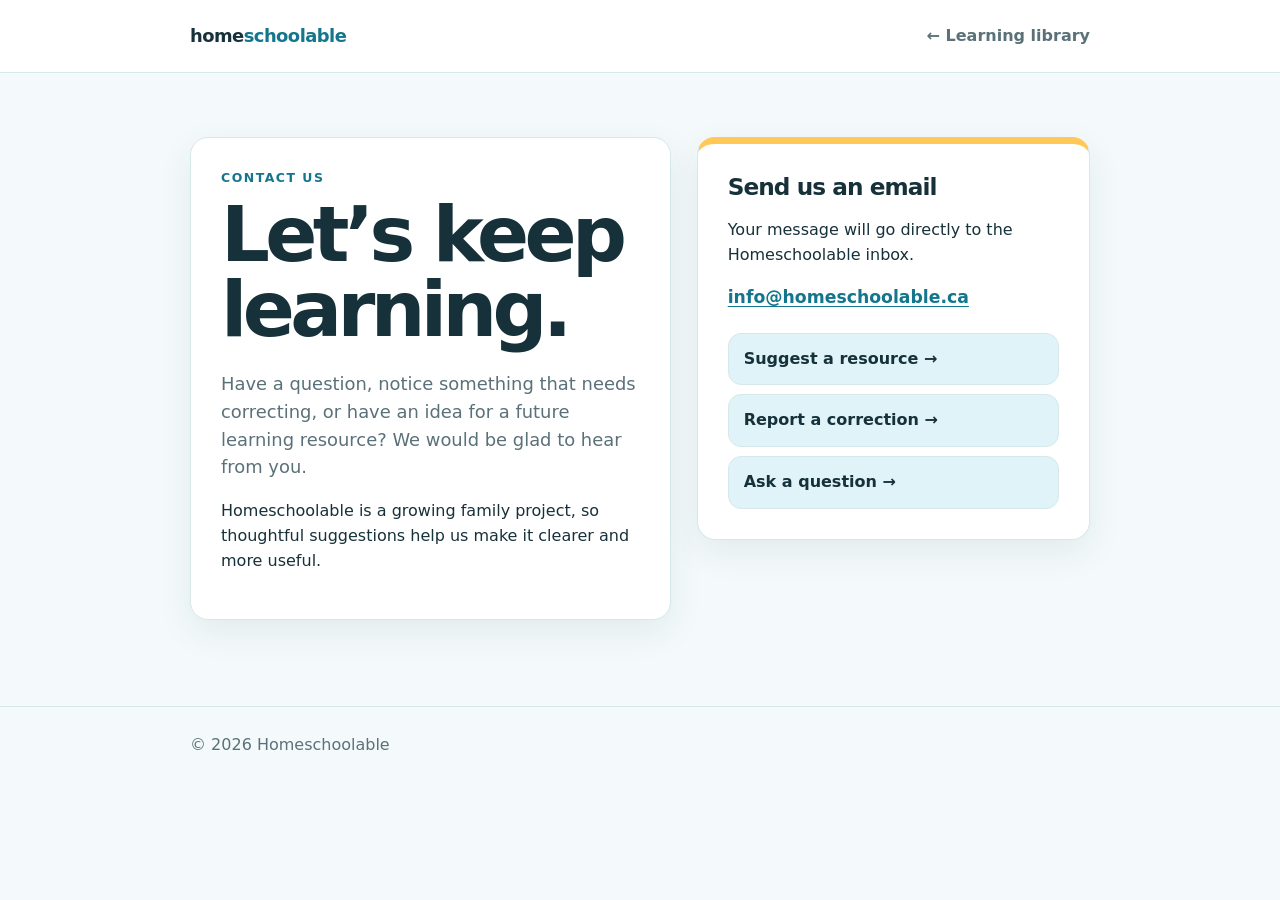
==== contact.html @ 56b072b8 "Add public Contact Us page" ====
<!doctype html>
<html lang="en">
<head>
  <meta charset="utf-8">
  <meta name="viewport" content="width=device-width,initial-scale=1">
  <title>Contact us | Homeschoolable</title>
  <meta name="description" content="Contact Homeschoolable with a question, correction, or resource suggestion.">
  <link rel="stylesheet" href="styles/homeschoolable.css">
  <style>
    body{min-height:100vh}.contact-wrap{width:min(900px,calc(100% - 36px));margin:auto}
    header{background:#fff;border-bottom:1px solid var(--line)}nav{min-height:72px;display:flex;align-items:center;justify-content:space-between;gap:20px}.back{text-decoration:none;color:var(--muted)}
    main{padding:64px 0 86px}.contact-hero{display:grid;grid-template-columns:1.1fr .9fr;gap:26px;align-items:start}.contact-copy,.contact-card{background:#fff;border:1px solid var(--line);border-radius:var(--radius);padding:30px;box-shadow:var(--shadow)}
    h1{font-size:clamp(2.5rem,7vw,4.8rem);margin:.12em 0 .3em;line-height:.98}.lead{color:var(--muted);font-size:1.12rem}.contact-card{border-top:7px solid var(--yellow)}.contact-card h2{margin-top:0;font-size:1.45rem}.email{display:inline-block;font-size:1.08rem;font-weight:850;color:var(--brand);overflow-wrap:anywhere}.contact-options{display:grid;gap:9px;margin-top:22px}.contact-option{display:block;border:1px solid var(--line);border-radius:13px;padding:13px 15px;text-decoration:none;color:var(--ink);font-weight:800;background:var(--blue2)}.contact-option:hover{border-color:var(--brand)}
    footer{border-top:1px solid var(--line);padding:26px 0;color:var(--muted)}
    @media(max-width:700px){.contact-hero{grid-template-columns:1fr}main{padding-top:34px}.contact-copy,.contact-card{padding:22px}}
  </style>
</head>
<body>
  <header><nav class="contact-wrap"><a class="brand" href="index.html">home<span>schoolable</span></a><a class="back" href="index.html">← Learning library</a></nav></header>
  <main class="contact-wrap"><div class="contact-hero">
    <section class="contact-copy"><div class="eyebrow">Contact us</div><h1>Let’s keep learning.</h1><p class="lead">Have a question, notice something that needs correcting, or have an idea for a future learning resource? We would be glad to hear from you.</p><p>Homeschoolable is a growing family project, so thoughtful suggestions help us make it clearer and more useful.</p></section>
    <aside class="contact-card"><h2>Send us an email</h2><p>Your message will go directly to the Homeschoolable inbox.</p><a class="email" href="mailto:info@homeschoolable.ca">info@homeschoolable.ca</a><div class="contact-options"><a class="contact-option" href="mailto:info@homeschoolable.ca?subject=Homeschoolable%20resource%20suggestion">Suggest a resource →</a><a class="contact-option" href="mailto:info@homeschoolable.ca?subject=Homeschoolable%20correction">Report a correction →</a><a class="contact-option" href="mailto:info@homeschoolable.ca?subject=Question%20about%20Homeschoolable">Ask a question →</a></div></aside>
  </div></main>
  <footer><div class="contact-wrap">© 2026 Homeschoolable</div></footer>
</body>
</html>
---- styles/homeschoolable.css ----
/*
 * Homeschoolable shared design system
 * Use these tokens and components on every new learning page.
 */
:root{
  --ink:#17313a;
  --navy:#17313a;
  --muted:#5b7179;
  --paper:#f4fafb;
  --panel:#fff;
  --card:#fff;
  --line:#d7e8ea;
  --brand:#13768d;
  --teal:#13768d;
  --blue:#4d96d7;
  --blue2:#dff3f8;
  --purple:#6c55d9;
  --coral:#f06f78;
  --yellow:#ffc857;
  --gold:#ffc857;
  --green:#53a86b;
  --soft:#e4f4f7;
  --pain:#f14f64;
  --warn:#fff1c9;
  --radius-sm:14px;
  --radius:18px;
  --radius-lg:24px;
  --shadow:0 12px 35px rgba(23,49,58,.08);
  --content-width:1120px;
}

*{box-sizing:border-box}
html{scroll-behavior:smooth}
body{margin:0;background:var(--paper);color:var(--ink);font:16px/1.55 system-ui,-apple-system,BlinkMacSystemFont,"Segoe UI",sans-serif}
img{max-width:100%}
a{color:var(--brand);font-weight:750;text-underline-offset:3px}
a:hover{text-decoration-thickness:2px}
a:focus-visible,button:focus-visible{outline:3px solid var(--yellow);outline-offset:3px}
h1,h2,h3{color:var(--ink)}
h1{font-size:clamp(2.6rem,7vw,5.2rem);line-height:.96;letter-spacing:-.06em}
h2{font-size:clamp(1.8rem,4vw,2.7rem);line-height:1.08;letter-spacing:-.04em}
p{max-width:72ch}

.wrap,.shell,.site-container{width:min(var(--content-width),calc(100% - 30px));margin-inline:auto}
.top,.site-nav{display:flex;align-items:center;justify-content:space-between;gap:20px;padding:22px 0}
.brand{color:var(--ink);font-size:1.12rem;font-weight:850;letter-spacing:-.03em;text-decoration:none}
.brand span{color:var(--brand)}
.eyebrow,.section-label{color:var(--brand);font-size:.78rem;font-weight:850;letter-spacing:.12em;text-transform:uppercase}
.section,.content-section{margin-block:46px}
.section>p,.content-section>p,.lead{color:var(--muted)}

.card,.info-card{background:var(--card);border:1px solid var(--line);border-radius:var(--radius);padding:22px}
.card-grid{display:grid;grid-template-columns:repeat(3,minmax(0,1fr));gap:16px}
.tag,.pill{display:inline-flex;align-items:center;width:max-content;border-radius:999px;background:var(--blue2);color:var(--brand);font-size:.78rem;font-weight:850;padding:4px 10px}
.callout{background:var(--card);border:1px solid var(--line);border-left:7px solid var(--brand);border-radius:var(--radius-sm);padding:16px}
.alert,.warning{background:var(--warn);border-radius:var(--radius-sm);padding:16px}

.sources,.reference-panel{background:var(--card);border:1px solid var(--line);border-radius:var(--radius);padding:22px}
.sources h2,.reference-panel h2{font-size:1.5rem;margin-top:0}
.sources li,.reference-panel li{margin:.45rem 0}
.verified,.review,.source-date{color:var(--muted);font-size:.9rem}
footer,.site-footer{padding:28px 0;color:var(--muted)}

@media(max-width:760px){
  .card-grid{grid-template-columns:1fr}
  .top,.site-nav{align-items:flex-start}
}
@media(prefers-reduced-motion:reduce){
  html{scroll-behavior:auto}
  *,*::before,*::after{animation-duration:.01ms!important;animation-iteration-count:1!important;transition-duration:.01ms!important}
}
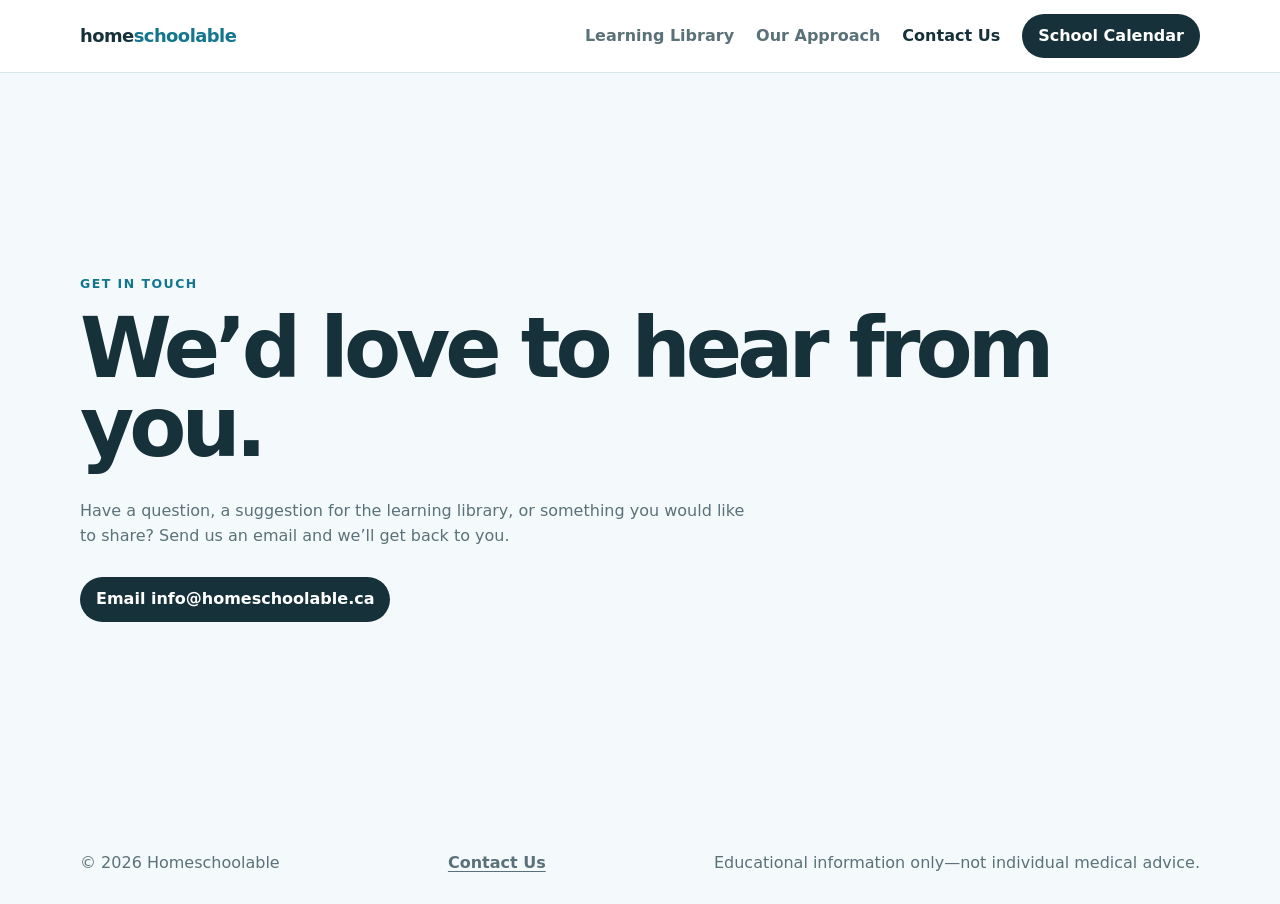
==== commit f401d539: "Align contact page with site navigation" ====
--- a/contact.html
+++ b/contact.html
@@ -1,26 +1 @@
-<!doctype html>
-<html lang="en">
-<head>
-  <meta charset="utf-8">
-  <meta name="viewport" content="width=device-width,initial-scale=1">
-  <title>Contact us | Homeschoolable</title>
-  <meta name="description" content="Contact Homeschoolable with a question, correction, or resource suggestion.">
-  <link rel="stylesheet" href="styles/homeschoolable.css">
-  <style>
-    body{min-height:100vh}.contact-wrap{width:min(900px,calc(100% - 36px));margin:auto}
-    header{background:#fff;border-bottom:1px solid var(--line)}nav{min-height:72px;display:flex;align-items:center;justify-content:space-between;gap:20px}.back{text-decoration:none;color:var(--muted)}
-    main{padding:64px 0 86px}.contact-hero{display:grid;grid-template-columns:1.1fr .9fr;gap:26px;align-items:start}.contact-copy,.contact-card{background:#fff;border:1px solid var(--line);border-radius:var(--radius);padding:30px;box-shadow:var(--shadow)}
-    h1{font-size:clamp(2.5rem,7vw,4.8rem);margin:.12em 0 .3em;line-height:.98}.lead{color:var(--muted);font-size:1.12rem}.contact-card{border-top:7px solid var(--yellow)}.contact-card h2{margin-top:0;font-size:1.45rem}.email{display:inline-block;font-size:1.08rem;font-weight:850;color:var(--brand);overflow-wrap:anywhere}.contact-options{display:grid;gap:9px;margin-top:22px}.contact-option{display:block;border:1px solid var(--line);border-radius:13px;padding:13px 15px;text-decoration:none;color:var(--ink);font-weight:800;background:var(--blue2)}.contact-option:hover{border-color:var(--brand)}
-    footer{border-top:1px solid var(--line);padding:26px 0;color:var(--muted)}
-    @media(max-width:700px){.contact-hero{grid-template-columns:1fr}main{padding-top:34px}.contact-copy,.contact-card{padding:22px}}
-  </style>
-</head>
-<body>
-  <header><nav class="contact-wrap"><a class="brand" href="index.html">home<span>schoolable</span></a><a class="back" href="index.html">← Learning library</a></nav></header>
-  <main class="contact-wrap"><div class="contact-hero">
-    <section class="contact-copy"><div class="eyebrow">Contact us</div><h1>Let’s keep learning.</h1><p class="lead">Have a question, notice something that needs correcting, or have an idea for a future learning resource? We would be glad to hear from you.</p><p>Homeschoolable is a growing family project, so thoughtful suggestions help us make it clearer and more useful.</p></section>
-    <aside class="contact-card"><h2>Send us an email</h2><p>Your message will go directly to the Homeschoolable inbox.</p><a class="email" href="mailto:info@homeschoolable.ca">info@homeschoolable.ca</a><div class="contact-options"><a class="contact-option" href="mailto:info@homeschoolable.ca?subject=Homeschoolable%20resource%20suggestion">Suggest a resource →</a><a class="contact-option" href="mailto:info@homeschoolable.ca?subject=Homeschoolable%20correction">Report a correction →</a><a class="contact-option" href="mailto:info@homeschoolable.ca?subject=Question%20about%20Homeschoolable">Ask a question →</a></div></aside>
-  </div></main>
-  <footer><div class="contact-wrap">© 2026 Homeschoolable</div></footer>
-</body>
-</html>
+<!doctype html><html lang="en"><head><meta charset="utf-8"><meta name="viewport" content="width=device-width,initial-scale=1"><title>Contact Us | Homeschoolable</title><meta name="description" content="Contact Homeschoolable with a question or suggestion."><link rel="stylesheet" href="styles/homeschoolable.css"></head><body><header class="site-header"><nav class="wrap site-nav" aria-label="Main navigation"><a class="brand" href="index.html">home<span>schoolable</span></a><div class="desktop-nav"><a href="learning-library.html">Learning Library</a><a href="index.html#approach">Our Approach</a><a aria-current="page" href="contact.html">Contact Us</a><a class="schedule-link" href="https://homeschoolable-family.dekkah2000.chatgpt.site/school-planner-v8.html">School Calendar</a></div><button class="menu-button" type="button" aria-expanded="false" aria-controls="mobile-menu" aria-label="Open site menu"><span class="menu-icon" aria-hidden="true"></span></button><div class="mobile-menu" id="mobile-menu" hidden><a href="index.html">Home</a><a href="learning-library.html">Learning Library</a><a href="https://homeschoolable-family.dekkah2000.chatgpt.site/school-planner-v8.html">School Calendar</a><a href="index.html#approach">Our Approach</a><a aria-current="page" href="contact.html">Contact Us</a></div></nav></header><main class="wrap contact-main"><div class="eyebrow">Get in touch</div><h1>We’d love to hear from you.</h1><p class="lead">Have a question, a suggestion for the learning library, or something you would like to share? Send us an email and we’ll get back to you.</p><a class="primary-button" href="mailto:info@homeschoolable.ca">Email info@homeschoolable.ca</a></main><footer><div class="wrap footer-content"><span>© 2026 Homeschoolable</span><a href="contact.html">Contact Us</a><span>Educational information only—not individual medical advice.</span></div></footer><script src="scripts/navigation.js"></script></body></html>
--- a/styles/homeschoolable.css
+++ b/styles/homeschoolable.css
@@ -42,9 +42,15 @@
 p{max-width:72ch}
 
 .wrap,.shell,.site-container{width:min(var(--content-width),calc(100% - 30px));margin-inline:auto}
-.top,.site-nav{display:flex;align-items:center;justify-content:space-between;gap:20px;padding:22px 0}
+.site-header{background:var(--panel);border-bottom:1px solid var(--line);position:sticky;top:0;z-index:50}
+.top,.site-nav{display:flex;align-items:center;justify-content:space-between;gap:20px;min-height:72px;padding:0;position:relative}
 .brand{color:var(--ink);font-size:1.12rem;font-weight:850;letter-spacing:-.03em;text-decoration:none}
 .brand span{color:var(--brand)}
+.desktop-nav{display:flex;align-items:center;gap:22px}.desktop-nav>a:not(.schedule-link){color:var(--muted);text-decoration:none}.desktop-nav a[aria-current="page"]{color:var(--ink)}
+.schedule-link,.primary-button{display:inline-flex;align-items:center;justify-content:center;background:var(--ink);color:#fff;border-radius:999px;padding:10px 16px;text-decoration:none;font-weight:850}.schedule-link:hover,.primary-button:hover{background:var(--brand)}
+.menu-button{display:none;width:44px;height:44px;border:1px solid var(--line);border-radius:13px;background:#fff;place-items:center;cursor:pointer}
+.menu-icon,.menu-icon::before,.menu-icon::after{display:block;width:20px;height:2px;background:var(--ink);border-radius:4px;content:"";transition:.18s}.menu-icon{position:relative}.menu-icon::before{position:absolute;top:-6px}.menu-icon::after{position:absolute;top:6px}.menu-button[aria-expanded="true"] .menu-icon{background:transparent}.menu-button[aria-expanded="true"] .menu-icon::before{top:0;transform:rotate(45deg)}.menu-button[aria-expanded="true"] .menu-icon::after{top:0;transform:rotate(-45deg)}
+.mobile-menu{position:absolute;right:0;top:62px;width:min(320px,calc(100vw - 30px));background:#fff;border:1px solid var(--line);border-radius:18px;padding:10px;box-shadow:var(--shadow)}.mobile-menu[hidden]{display:none}.mobile-menu a{display:block;color:var(--ink);padding:12px 14px;border-radius:11px;text-decoration:none}.mobile-menu a:hover,.mobile-menu a:focus-visible{background:var(--blue2)}
 .eyebrow,.section-label{color:var(--brand);font-size:.78rem;font-weight:850;letter-spacing:.12em;text-transform:uppercase}
 .section,.content-section{margin-block:46px}
 .section>p,.content-section>p,.lead{color:var(--muted)}
@@ -60,10 +66,19 @@
 .sources li,.reference-panel li{margin:.45rem 0}
 .verified,.review,.source-date{color:var(--muted);font-size:.9rem}
 footer,.site-footer{padding:28px 0;color:var(--muted)}
+.footer-content{display:flex;justify-content:space-between;gap:18px;flex-wrap:wrap}.footer-content a{color:var(--muted)}
+.home-hero{display:grid;grid-template-columns:1.35fr .65fr;gap:44px;align-items:center;padding-block:90px 78px}.home-hero h1,.library-intro h1,.contact-main h1{margin:.18em 0}.hero-actions{display:flex;align-items:center;gap:18px;flex-wrap:wrap;margin-top:28px}.text-link{color:var(--ink)}
+.stack{background:var(--ink);color:#fff;border-radius:var(--radius);padding:24px 26px 28px;transform:rotate(1.5deg);box-shadow:12px 12px 0 var(--gold)}.stack strong,.library-note strong{font-size:1.3rem}.stack p{color:#d9e5e8;margin:.25rem 0 0}
+.stickers{display:flex;align-items:center;gap:9px;margin-bottom:18px;pointer-events:none}.sticker{display:grid;place-items:center;background:#fff;color:var(--ink);border:3px solid #fff;border-radius:12px;width:45px;height:45px;font-size:1.45rem;line-height:1;box-shadow:0 4px 10px rgba(0,0,0,.18)}.sticker:nth-child(1){transform:rotate(-7deg)}.sticker:nth-child(2){transform:rotate(5deg);background:var(--yellow)}.sticker:nth-child(3){transform:rotate(-3deg);background:var(--blue2)}.sticker:nth-child(4){transform:rotate(7deg);background:#ffe3e6}
+.welcome-band{background:var(--blue2);padding-block:54px}.welcome-grid{display:grid;grid-template-columns:.8fr 1.2fr;gap:44px;align-items:center}.welcome-grid h2{margin:.2em 0}.welcome-grid p{font-size:1.1rem;color:var(--muted);margin:0}
+.home-paths{padding-block:66px}.section-head{display:flex;justify-content:space-between;align-items:end;gap:20px;margin:0 0 20px}.section-head h2{margin:.15em 0 0}.section-head p{color:var(--muted);margin:0}.grid{display:grid;grid-template-columns:repeat(3,minmax(0,1fr));gap:18px}.card{min-height:218px;display:flex;flex-direction:column}.card h3{font-size:1.35rem;line-height:1.2;margin:20px 0 7px}.card p{color:var(--muted);margin:0 0 22px}.card a{margin-top:auto}.path-icon{font-size:1.8rem}.path-card h3{margin-top:14px}
+.principles{margin-bottom:72px;background:var(--blue2);border-radius:var(--radius);padding:30px;display:grid;grid-template-columns:.7fr 1.3fr;gap:26px}.principles h2{margin:0}.principles ul{margin:0;padding-left:20px;display:grid;gap:8px}
+.library-main{padding-block:70px}.library-intro{max-width:780px;margin-bottom:58px}.library-note{margin-top:54px;background:var(--ink);color:#fff;border-radius:var(--radius);padding:24px 26px;display:flex;gap:28px;align-items:center}.library-note .stickers{margin:0;flex-shrink:0}.library-note p{color:#d9e5e8;margin:.2rem 0 0}
+.contact-main{min-height:calc(100vh - 150px);display:flex;flex-direction:column;justify-content:center;align-items:flex-start;padding-block:80px}.contact-main .lead{max-width:680px;margin-bottom:28px}
 
 @media(max-width:760px){
   .card-grid{grid-template-columns:1fr}
-  .top,.site-nav{align-items:flex-start}
+  .desktop-nav{display:none}.menu-button{display:grid}.home-hero,.welcome-grid,.principles{grid-template-columns:1fr}.home-hero{padding-block:54px;gap:32px}.stack{transform:none;margin-inline:8px}.grid{grid-template-columns:1fr}.section-head{align-items:start;flex-direction:column}.library-main{padding-block:50px}.library-note{align-items:flex-start;flex-direction:column}.library-note .stickers{margin-bottom:4px}
 }
 @media(prefers-reduced-motion:reduce){
   html{scroll-behavior:auto}
